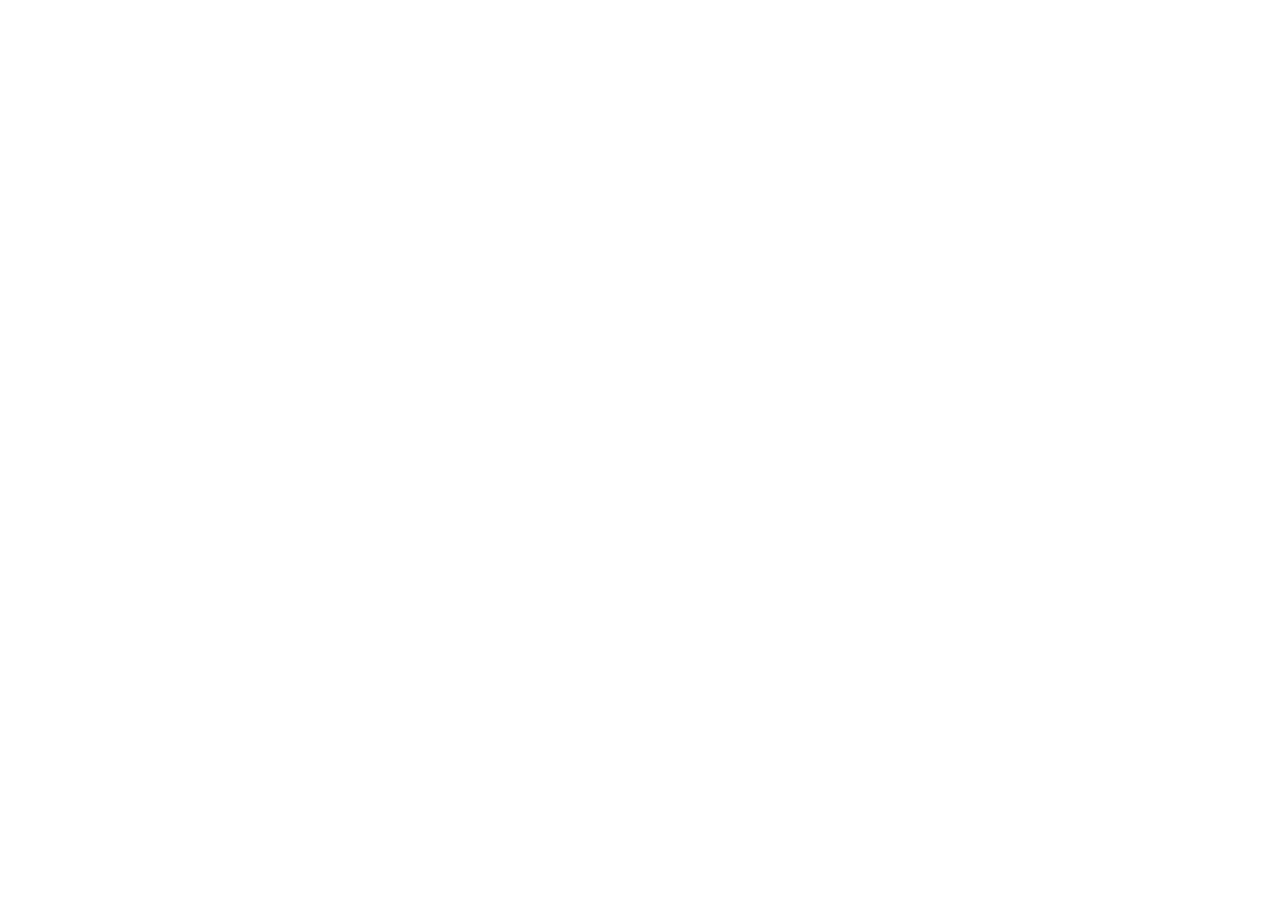
==== index.html @ 20a6a06e "initial commit" ====
<!DOCTYPE html>
<html lang="en">
<head>
    <meta charset="UTF-8">
    <meta name="viewport" content="width=device-width, initial-scale=1.0">
    <title>Frontend Store</title>
    <link rel="stylesheet" href="css/normalize.css">
    <link href="https://fonts.googleapis.com/css2?family=Staatliches&display=swap" rel="stylesheet">
    <link rel="stylesheet" href="css/styles.css">
</head>
<body>
    
</body>
</html>
---- css/styles.css ----
:root {
    --primario: #9C27B0;
    --primarioOscuro: #89119D;
    --secundario: #FFCE00;
    --secundarioOscuro: rgb(233,287,2);
    --blanco: #FFF;
    --negro: #000;

    --fuentePrincipal: "Staatliches", sans-serif;
}
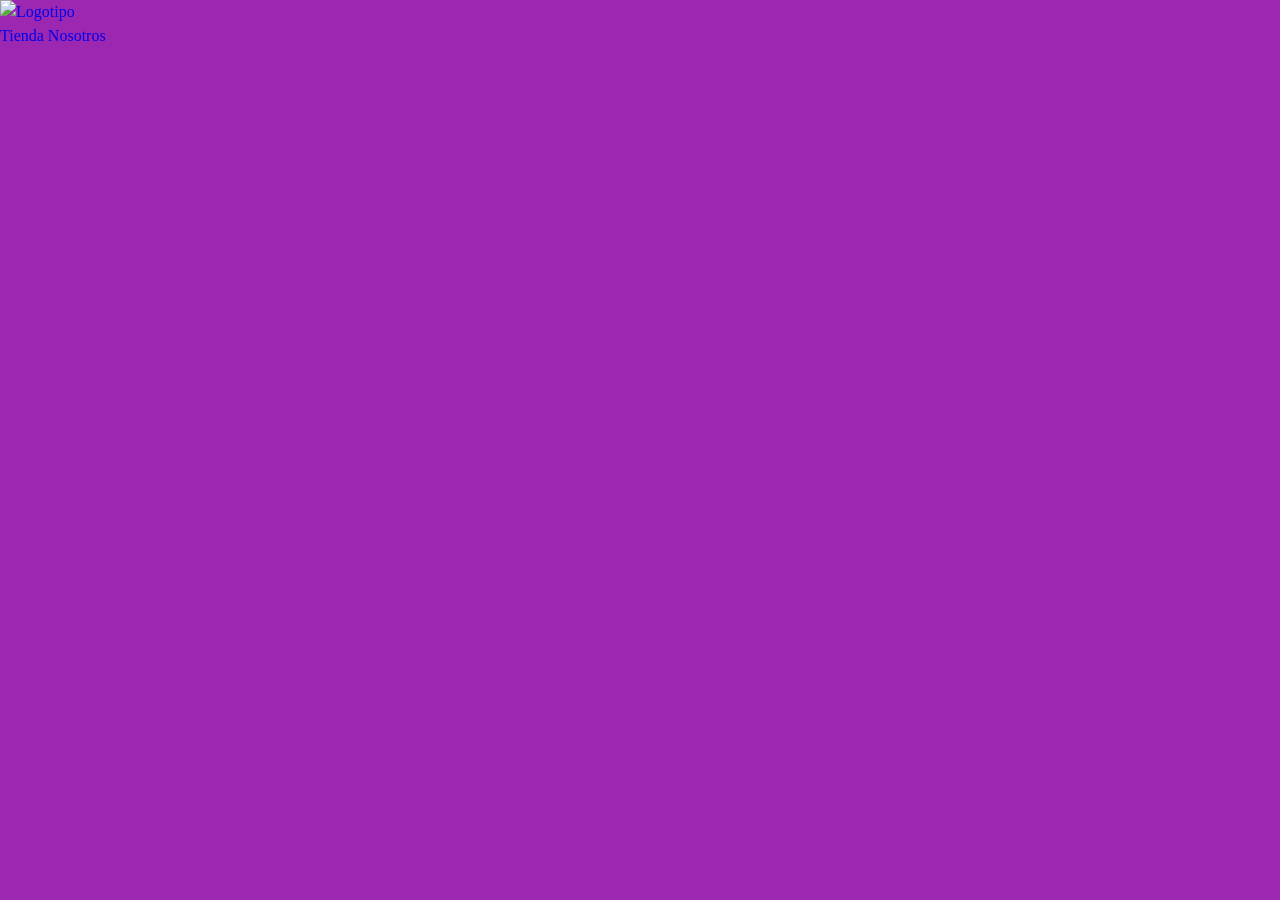
==== commit 4c824fea: "add logo and navigation menu" ====
--- a/index.html
+++ b/index.html
@@ -9,6 +9,15 @@
     <link rel="stylesheet" href="css/styles.css">
 </head>
 <body>
-    
+    <header>
+        <a href="index.html">
+            <img src="img/logo.png" alt="Logotipo ">         
+        </a>
+    </header>
+
+    <nav>
+        <a href="#">Tienda</a>
+        <a href="#">Nosotros</a>
+    </nav>
 </body>
 </html>
--- a/css/styles.css
+++ b/css/styles.css
@@ -7,4 +7,50 @@
     --negro: #000;
 
     --fuentePrincipal: "Staatliches", sans-serif;
+}
+
+/* Globales */
+html {
+    box-sizing: border-box;  
+    font-size: 62.5%;
+}
+*, *:before, *:after {
+  box-sizing: inherit;
+}
+
+body {
+    background-color: var(--primario);
+    font-size: 1.6rem;   /* 1rem = 10px */
+    line-height: 1.5;
+}
+p{
+    font-size: 1.8rem;
+    font-family: Arial, Helvetica, sans-serif;
+    color: var(--blanco);
+}
+a{
+    text-decoration: none;
+}
+img {
+    max-width: 100%;
+}
+
+.contenedor {
+    max-width: 120rem;
+    margin: 0 auto;
+}
+
+h1,h2,h3 {
+    text-align: center;
+    color: var(--secundario);
+    font-family: var(--fuentePrincipal);
+}
+h1 {
+    font-size: 4rem;
+}
+h2 {
+    font-size: 3.2rem;
+}
+h3 {
+    font-size: 2.4rem;
 }
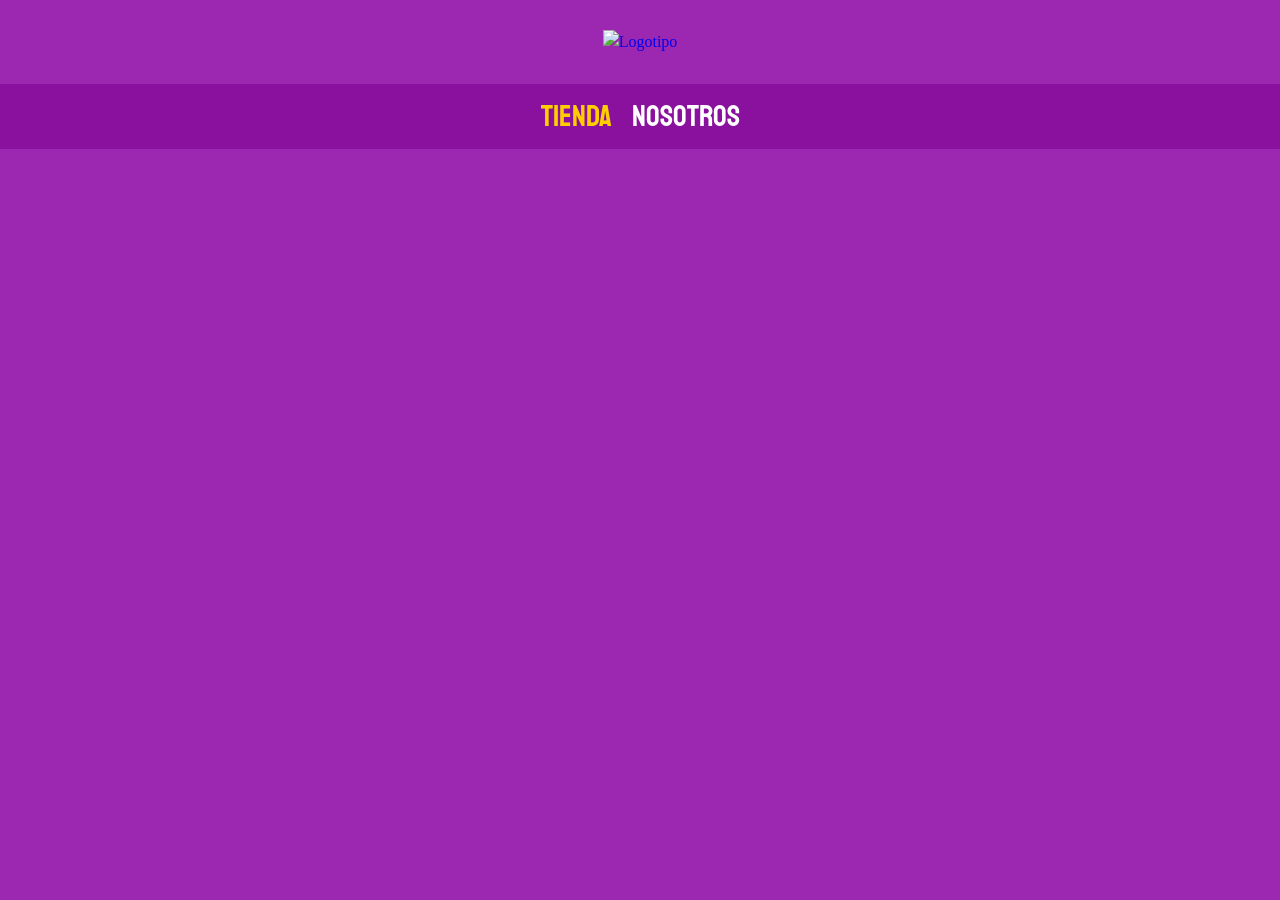
==== commit 4c1ea70e: "style: implement BEM methodology for header and navigation" ====
--- a/index.html
+++ b/index.html
@@ -9,15 +9,15 @@
     <link rel="stylesheet" href="css/styles.css">
 </head>
 <body>
-    <header>
+    <header class="header">
         <a href="index.html">
-            <img src="img/logo.png" alt="Logotipo ">         
+            <img class="header__logo" src="img/logo.png" alt="Logotipo ">         
         </a>
     </header>
 
-    <nav>
-        <a href="#">Tienda</a>
-        <a href="#">Nosotros</a>
+    <nav class="navegacion">
+        <a class="navegacion__enlace navegacion__enlace--activo" href="#">Tienda</a>
+        <a class="navegacion__enlace" href="#">Nosotros</a>
     </nav>
 </body>
 </html>
--- a/css/styles.css
+++ b/css/styles.css
@@ -53,4 +53,33 @@
 }
 h3 {
     font-size: 2.4rem;
-}+}
+
+/* Header */
+.header {
+    display: flex;
+    justify-content: center;
+
+}
+.header__logo {
+    margin: 3rem 0;
+}
+
+/* Navegación */
+.navegacion {
+    background-color: var(--primarioOscuro);
+    padding: 1rem 0;
+    display: flex;
+    justify-content: center;
+    gap: 2rem;
+}
+.navegacion__enlace {
+    font-family: var(--fuentePrincipal);
+    color: var(--blanco);
+    font-size: 3rem;
+}
+.navegacion__enlace--activo,
+.navegacion__enlace:hover{
+    color: var(--secundario);
+}
+
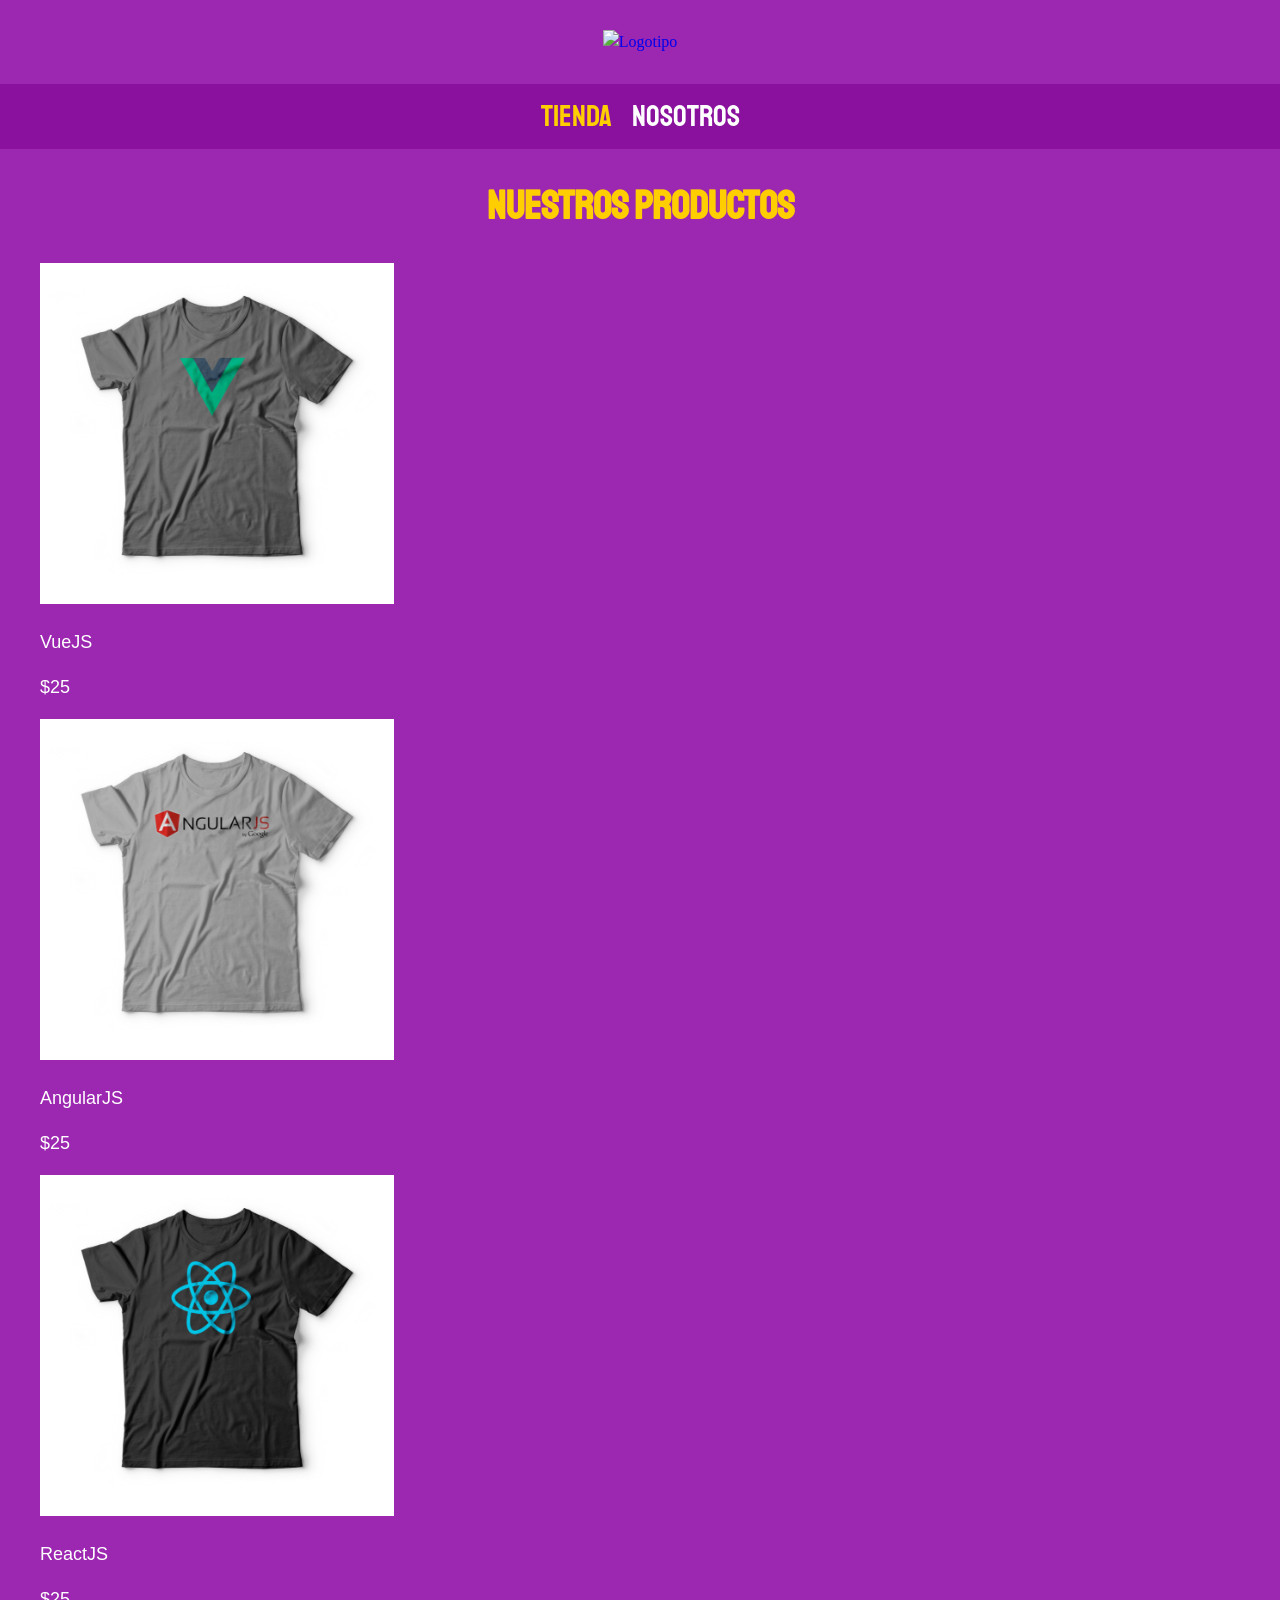
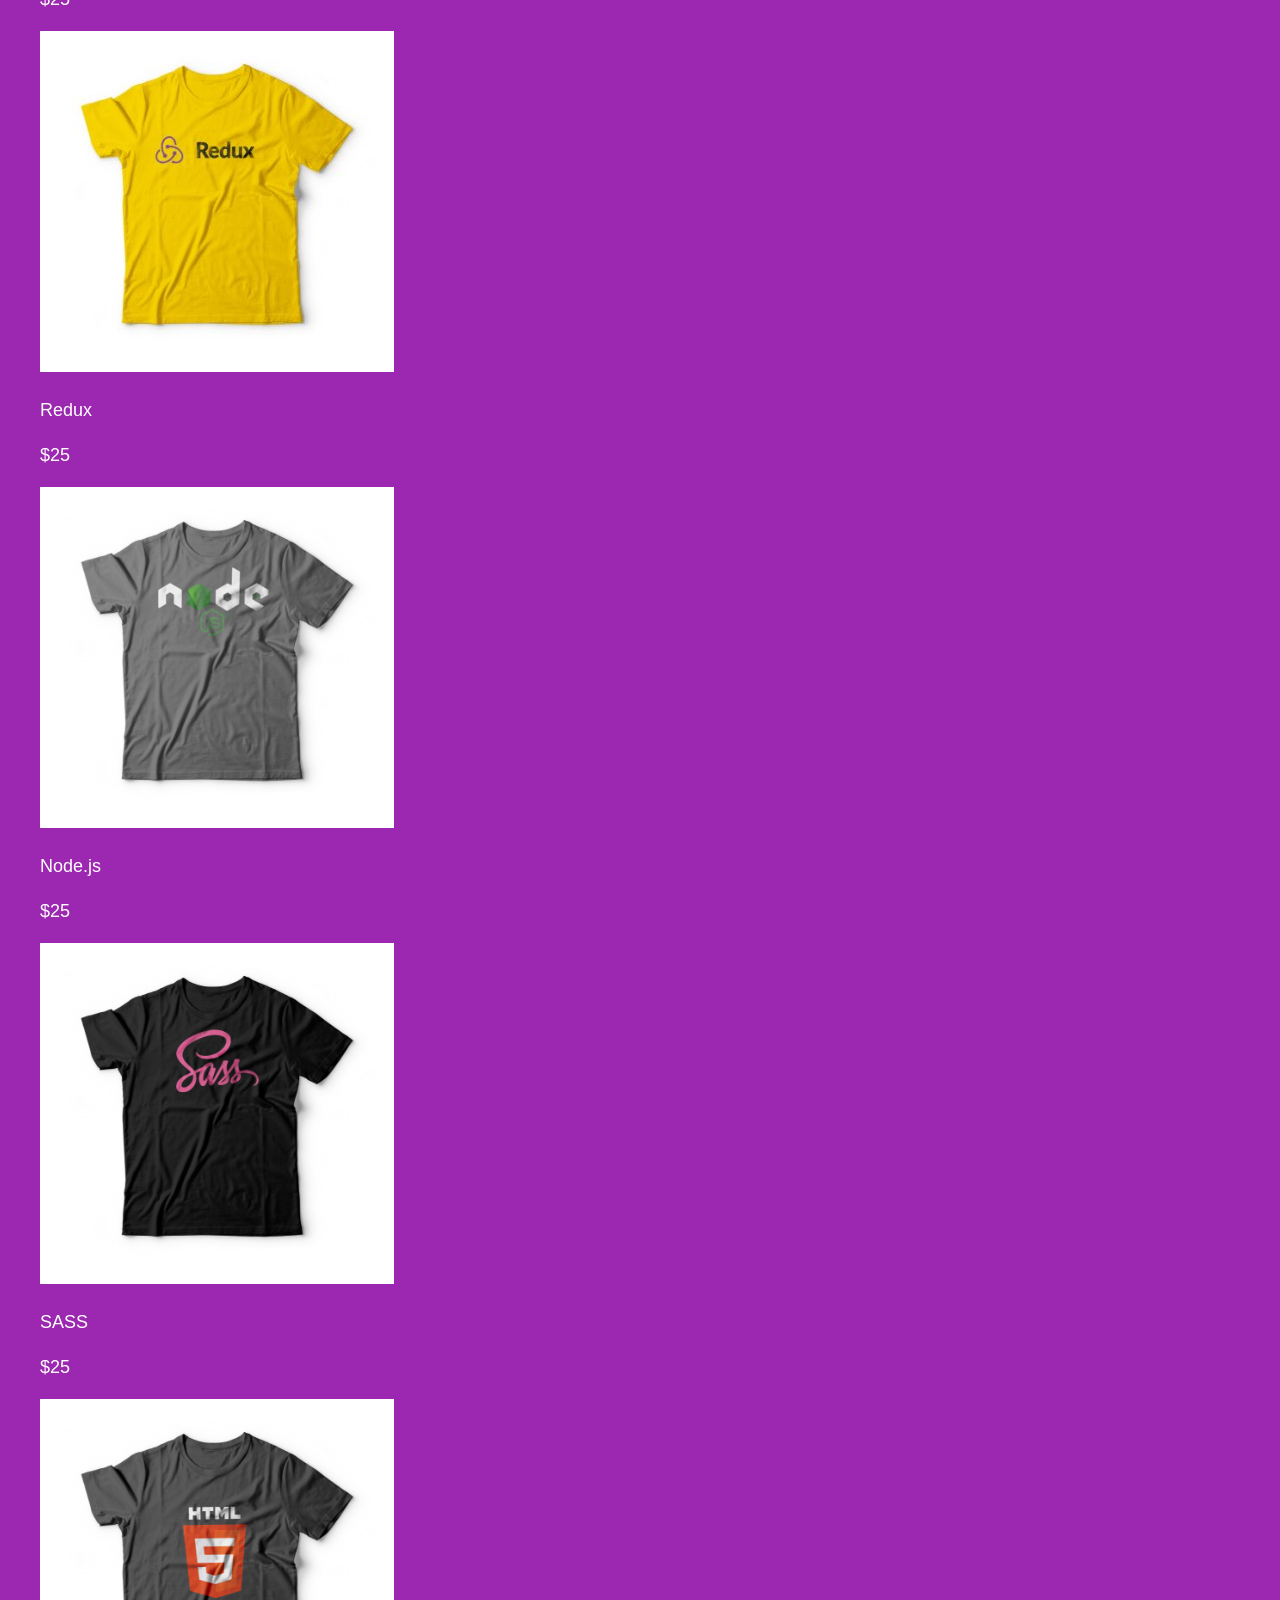
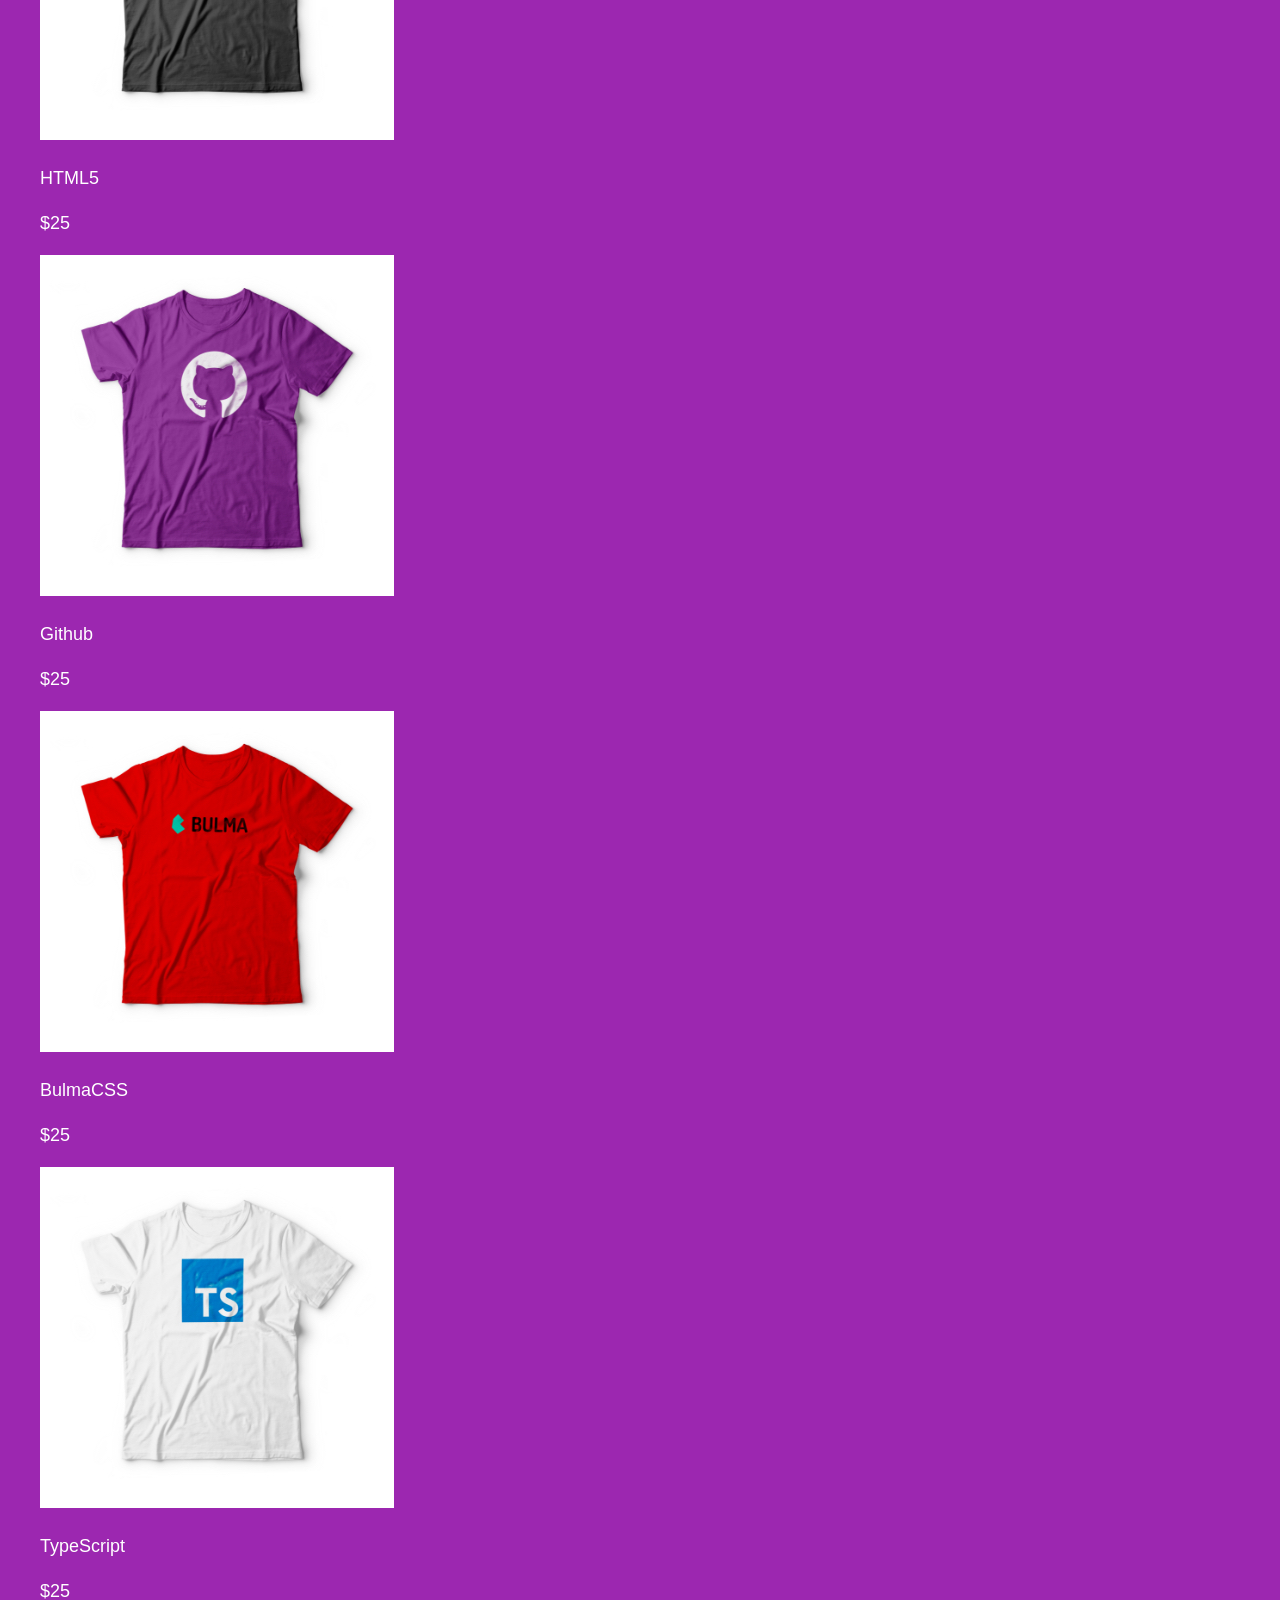
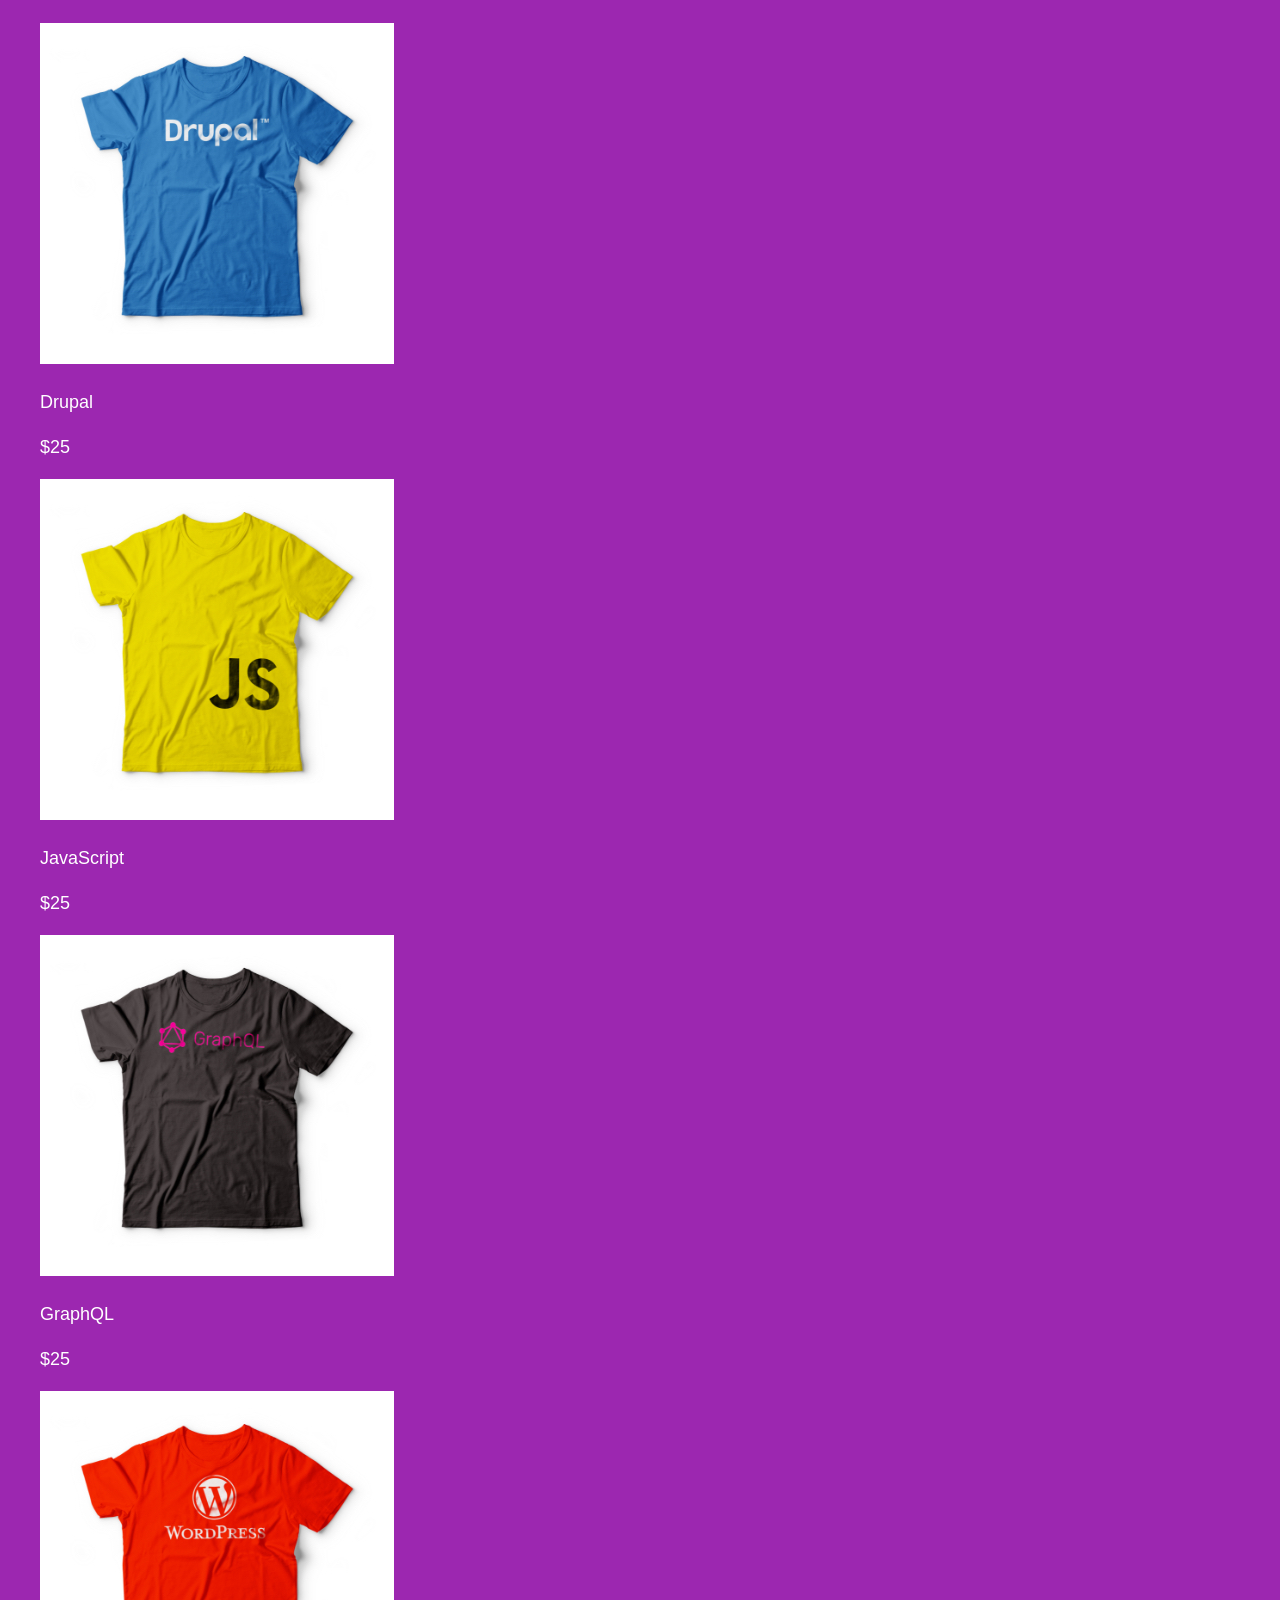
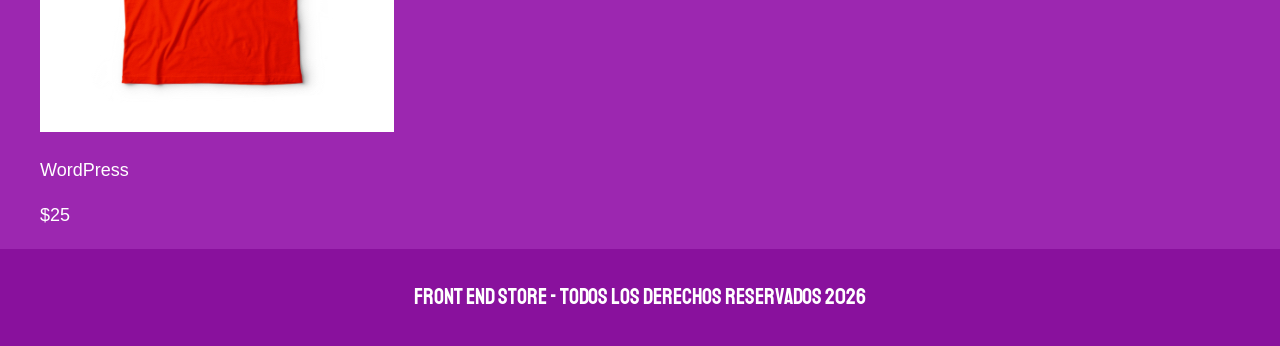
==== commit 86b9f025: "feat: add product catalog structure to homepage" ====
--- a/index.html
+++ b/index.html
@@ -16,8 +16,145 @@
     </header>
 
     <nav class="navegacion">
-        <a class="navegacion__enlace navegacion__enlace--activo" href="#">Tienda</a>
-        <a class="navegacion__enlace" href="#">Nosotros</a>
+        <a class="navegacion__enlace navegacion__enlace--activo" href="index.html">Tienda</a>
+        <a class="navegacion__enlace" href="nosotros.html">Nosotros</a>
     </nav>
+
+    <main class="contenedor">
+        <h1>Nuestros Productos</h1>
+
+        <div class="grid">
+            <div class="producto">
+                <a href="producto.html">
+                    <img class="producto__imagen" src="img/1.jpg" alt="imagen camisa">
+                    <div class="producto__informacion">
+                        <p class="producto__nombre">VueJS</p>
+                        <p class="producto__precio">$25</p>
+                    </div>
+                </a>
+            </div> <!-- .producto -->
+            <div class="producto">
+                <a href="producto.html">
+                    <img class="producto__imagen" src="img/2.jpg" alt="imagen camisa">
+                    <div class="producto__informacion">
+                        <p class="producto__nombre">AngularJS</p>
+                        <p class="producto__precio">$25</p>
+                    </div>
+                </a>
+            </div> <!-- .producto -->
+            <div class="producto">
+                <a href="producto.html">
+                    <img class="producto__imagen" src="img/3.jpg" alt="imagen camisa">
+                    <div class="producto__informacion">
+                        <p class="producto__nombre">ReactJS</p>
+                        <p class="producto__precio">$25</p>
+                    </div>
+                </a>
+            </div> <!-- .producto -->
+            <div class="producto">
+                <a href="producto.html">
+                    <img class="producto__imagen" src="img/4.jpg" alt="imagen camisa">
+                    <div class="producto__informacion">
+                        <p class="producto__nombre">Redux</p>
+                        <p class="producto__precio">$25</p>
+                    </div>
+                </a>
+            </div> <!-- .producto -->
+            <div class="producto">
+                <a href="producto.html">
+                    <img class="producto__imagen" src="img/5.jpg" alt="imagen camisa">
+                    <div class="producto__informacion">
+                        <p class="producto__nombre">Node.js</p>
+                        <p class="producto__precio">$25</p>
+                    </div>
+                </a>
+            </div> <!-- .producto -->
+            <div class="producto">
+                <a href="producto.html">
+                    <img class="producto__imagen" src="img/6.jpg" alt="imagen camisa">
+                    <div class="producto__informacion">
+                        <p class="producto__nombre">SASS</p>
+                        <p class="producto__precio">$25</p>
+                    </div>
+                </a>
+            </div> <!-- .producto -->
+            <div class="producto">
+                <a href="producto.html">
+                    <img class="producto__imagen" src="img/7.jpg" alt="imagen camisa">
+                    <div class="producto__informacion">
+                        <p class="producto__nombre">HTML5</p>
+                        <p class="producto__precio">$25</p>
+                    </div>
+                </a>
+            </div> <!-- .producto -->
+            <div class="producto">
+                <a href="producto.html">
+                    <img class="producto__imagen" src="img/8.jpg" alt="imagen camisa">
+                    <div class="producto__informacion">
+                        <p class="producto__nombre">Github</p>
+                        <p class="producto__precio">$25</p>
+                    </div>
+                </a>
+            </div> <!-- .producto -->
+            <div class="producto">
+                <a href="producto.html">
+                    <img class="producto__imagen" src="img/9.jpg" alt="imagen camisa">
+                    <div class="producto__informacion">
+                        <p class="producto__nombre">BulmaCSS</p>
+                        <p class="producto__precio">$25</p>
+                    </div>
+                </a>
+            </div> <!-- .producto -->
+            <div class="producto">
+                <a href="producto.html">
+                    <img class="producto__imagen" src="img/10.jpg" alt="imagen camisa">
+                    <div class="producto__informacion">
+                        <p class="producto__nombre">TypeScript</p>
+                        <p class="producto__precio">$25</p>
+                    </div>
+                </a>
+            </div> <!-- .producto -->
+            <div class="producto">
+                <a href="producto.html">
+                    <img class="producto__imagen" src="img/11.jpg" alt="imagen camisa">
+                    <div class="producto__informacion">
+                        <p class="producto__nombre">Drupal</p>
+                        <p class="producto__precio">$25</p>
+                    </div>
+                </a>
+            </div> <!-- .producto -->
+            <div class="producto">
+                <a href="producto.html">
+                    <img class="producto__imagen" src="img/12.jpg" alt="imagen camisa">
+                    <div class="producto__informacion">
+                        <p class="producto__nombre">JavaScript</p>
+                        <p class="producto__precio">$25</p>
+                    </div>
+                </a>
+            </div> <!-- .producto -->
+            <div class="producto">
+                <a href="producto.html">
+                    <img class="producto__imagen" src="img/13.jpg" alt="imagen camisa">
+                    <div class="producto__informacion">
+                        <p class="producto__nombre">GraphQL</p>
+                        <p class="producto__precio">$25</p>
+                    </div>
+                </a>
+            </div> <!-- .producto -->
+            <div class="producto">
+                <a href="producto.html">
+                    <img class="producto__imagen" src="img/14.jpg" alt="imagen camisa">
+                    <div class="producto__informacion">
+                        <p class="producto__nombre">WordPress</p>
+                        <p class="producto__precio">$25</p>
+                    </div>
+                </a>
+            </div> <!-- .producto -->
+        </div>
+    </main>
+
+    <footer class="footer">
+        <p class="footer__texto">Front End Store - Todos los derechos Reservados 2026</p>
+    </footer>
 </body>
 </html>
--- a/css/styles.css
+++ b/css/styles.css
@@ -65,13 +65,25 @@
     margin: 3rem 0;
 }
 
+/* Footer */
+.footer {
+    background-color: var(--primarioOscuro);
+    padding: 1rem 0;
+    margin-top: 2rem;
+}
+.footer__texto{
+    font-family: var(--fuentePrincipal);
+    text-align: center;
+    font-size: 2.2rem;
+}
+
 /* Navegación */
 .navegacion {
     background-color: var(--primarioOscuro);
     padding: 1rem 0;
     display: flex;
     justify-content: center;
-    gap: 2rem;
+    gap: 2rem; /* Separación */
 }
 .navegacion__enlace {
     font-family: var(--fuentePrincipal);
@@ -83,3 +95,20 @@
     color: var(--secundario);
 }
 
+
+/* Productos */
+.producto {
+
+}
+.producto__imagen {
+
+}
+.producto__informacion {
+
+}
+.producto__nombre {
+
+}
+.producto__precio {
+    
+}
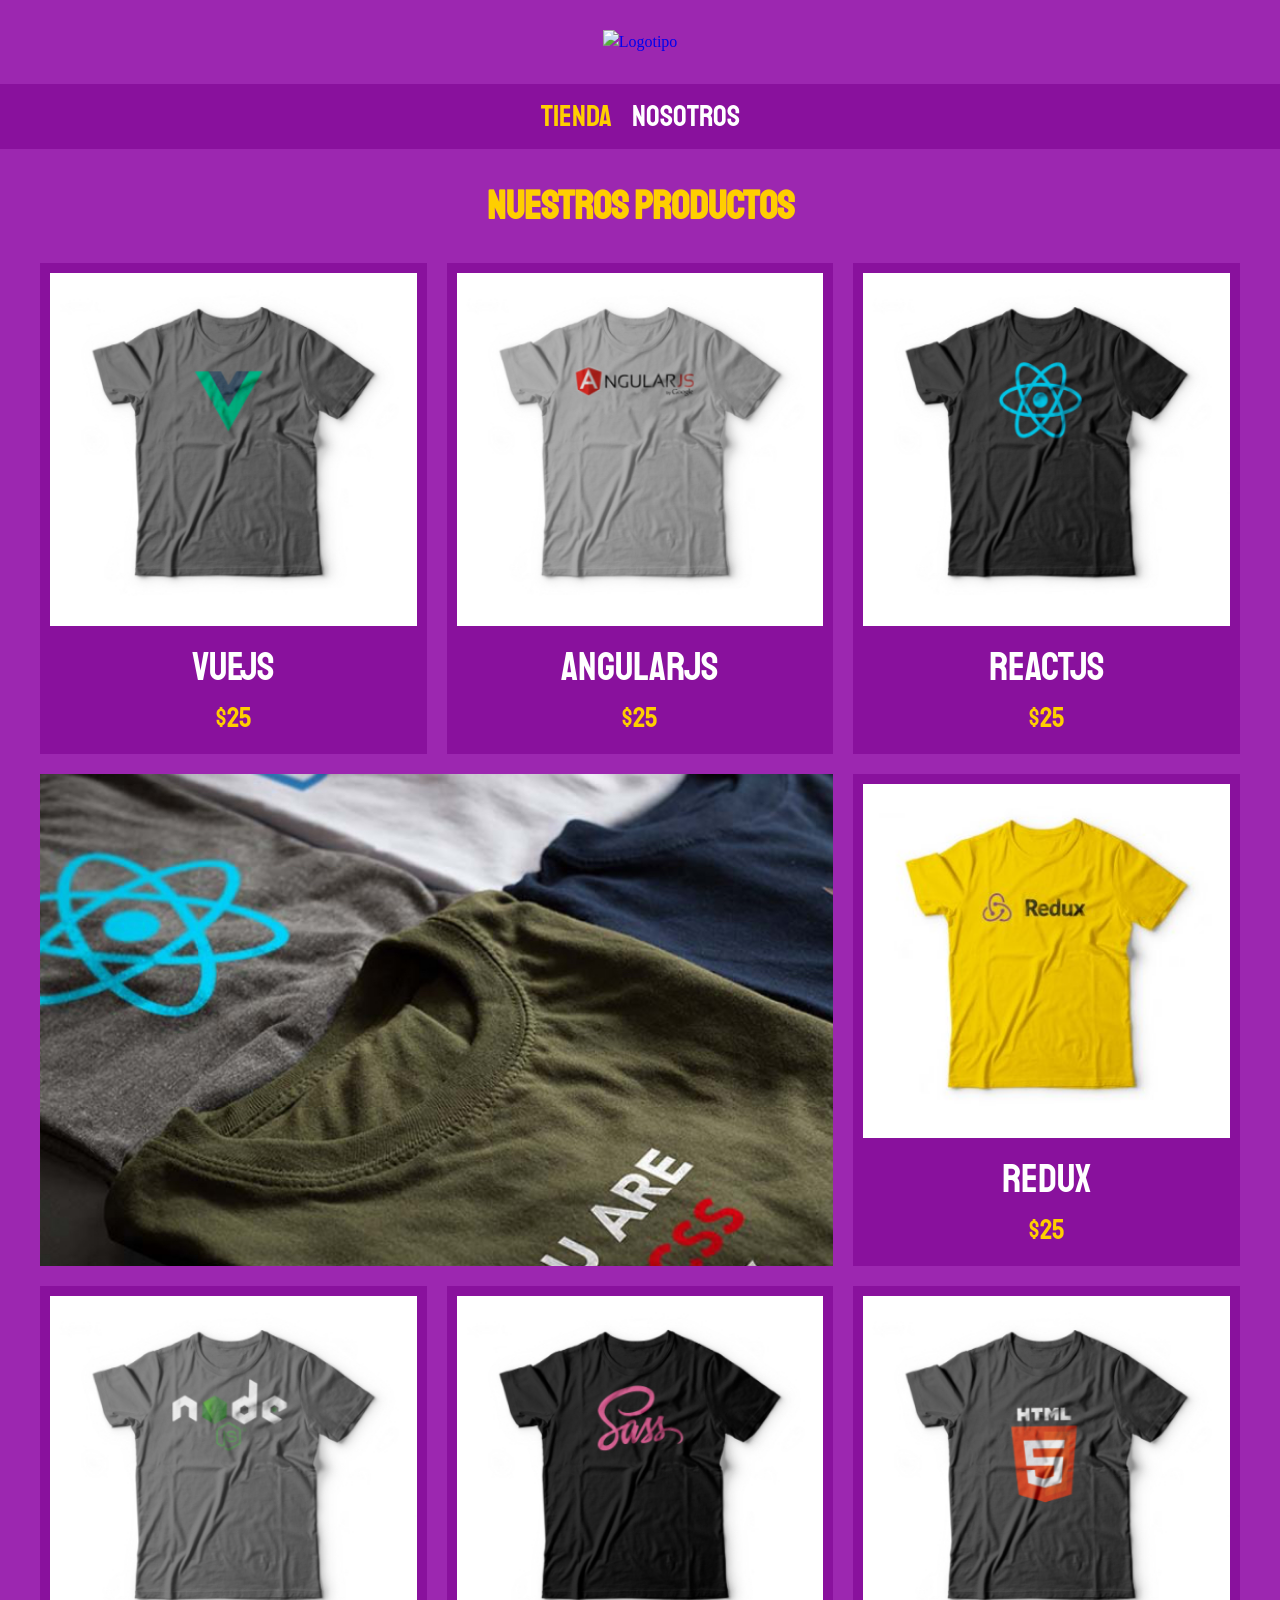
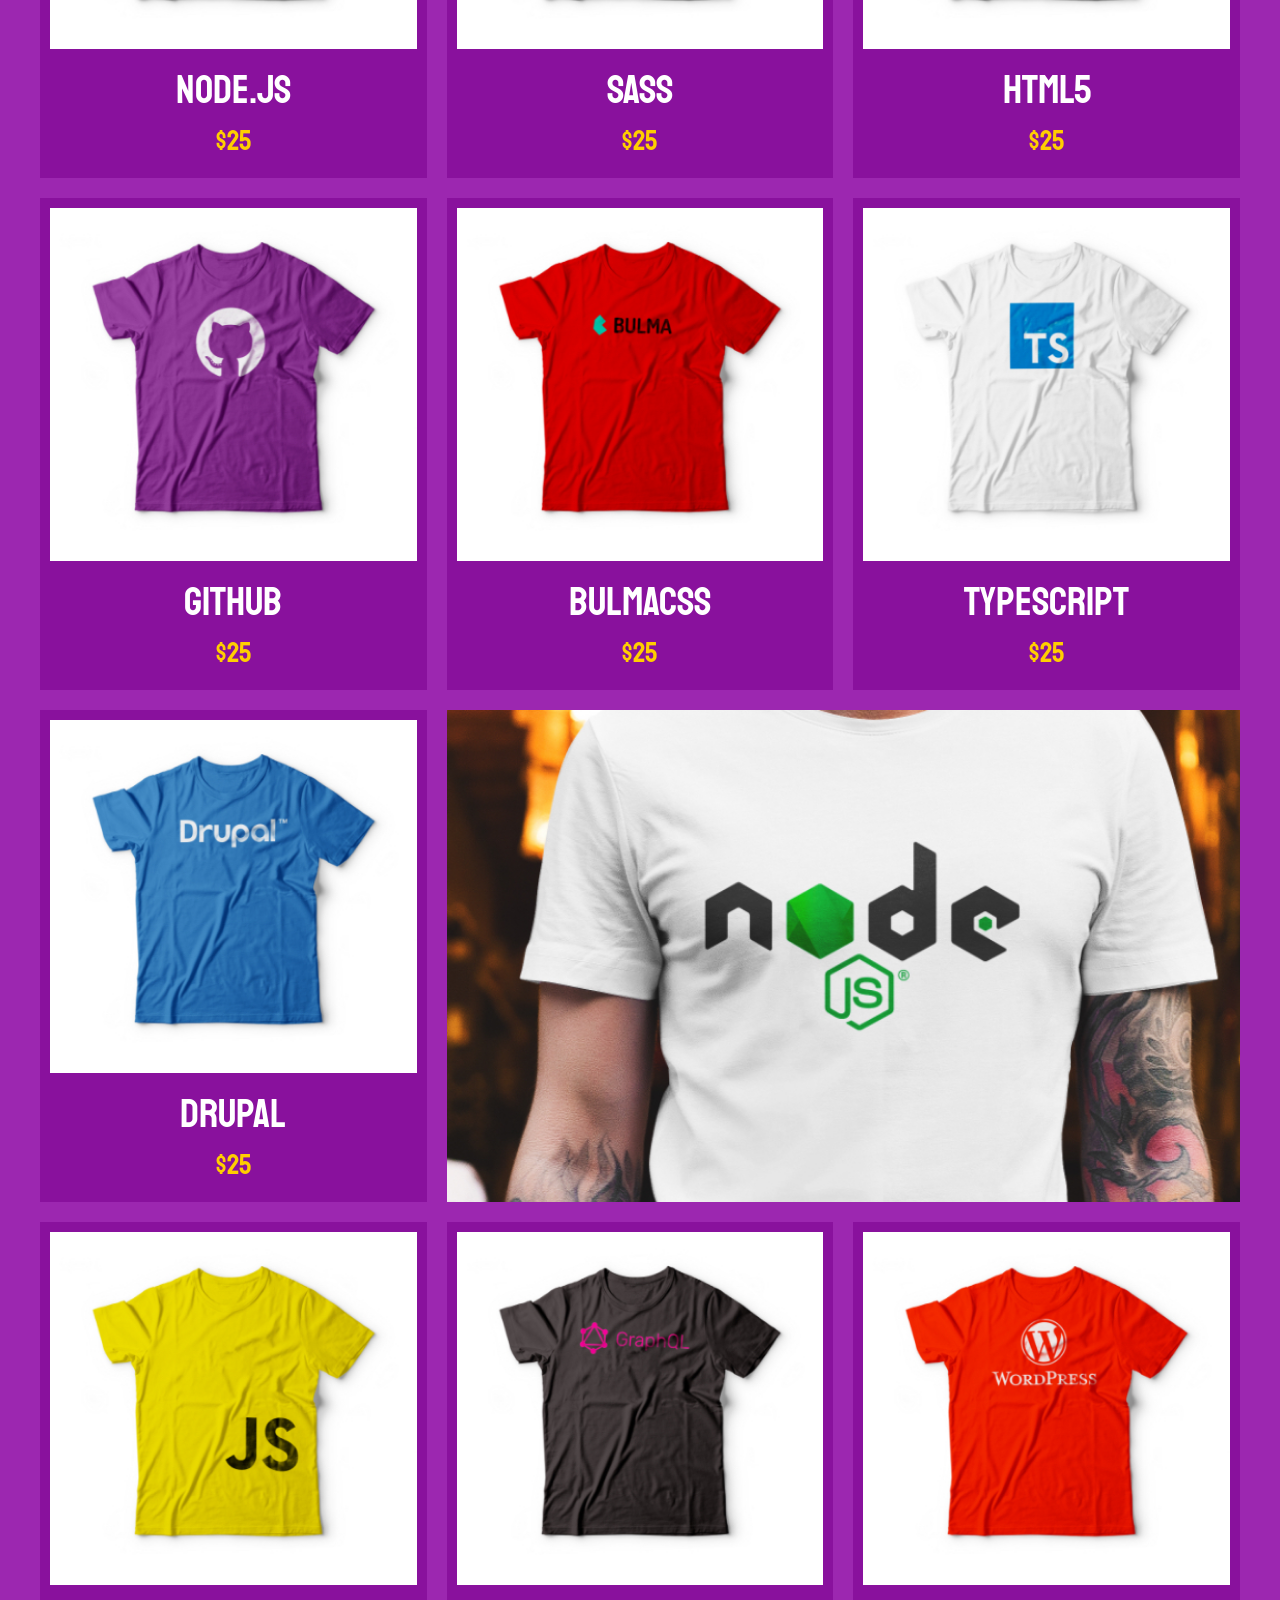
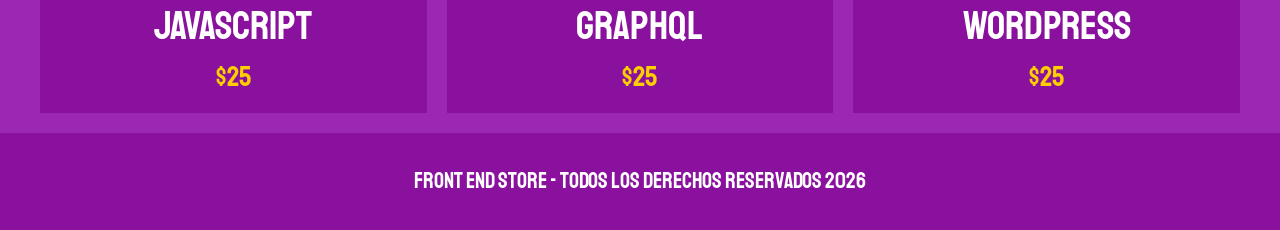
==== commit b6a7fb85: "style: position graphic elements in product grid" ====
--- a/index.html
+++ b/index.html
@@ -150,6 +150,9 @@
                     </div>
                 </a>
             </div> <!-- .producto -->
+            
+            <div class="grafico grafico--camisas"></div>
+            <div class="grafico grafico--node"></div>
         </div>
     </main>
 
--- a/css/styles.css
+++ b/css/styles.css
@@ -95,20 +95,63 @@
     color: var(--secundario);
 }
 
+/* Grid */
+.grid {
+    display: grid;
+    grid-template-columns: repeat(2, 1fr);
+    gap: 2rem;
+}
+@media (min-width: 768px) {
+    .grid {
+        grid-template-columns: repeat(3, 1fr);
+    }
+}
 
 /* Productos */
 .producto {
-
+    background-color: var(--primarioOscuro);
+    padding: 1rem;
 }
 .producto__imagen {
-
+    width: 100%;
 }
 .producto__informacion {
 
 }
 .producto__nombre {
-
+    font-size: 4rem;
 }
 .producto__precio {
-    
-}+    font-size: 2.8rem;
+    color: var(--secundario);
+}
+.producto__nombre,
+.producto__precio {
+    font-family: var(--fuentePrincipal);
+    margin: 1rem 0;
+    text-align: center;
+    line-height: 1.2;
+}
+
+/* Gráficos */
+.grafico {
+    min-height: 30rem;
+    background-repeat: no-repeat;
+    background-size: cover;
+    grid-column: 1 / 3;
+}
+.grafico--camisas {
+    grid-row: 2 / 3;
+    background-image: url(../img/grafico1.jpg);
+}  
+.grafico--node {
+    background-image: url(../img/grafico2.jpg);
+    grid-row: 8 / 9;
+} 
+
+@media (min-width: 768px) {
+    .grafico--node {
+        grid-row: 5 / 6;
+        grid-column: 2 / 4;
+    }   
+}
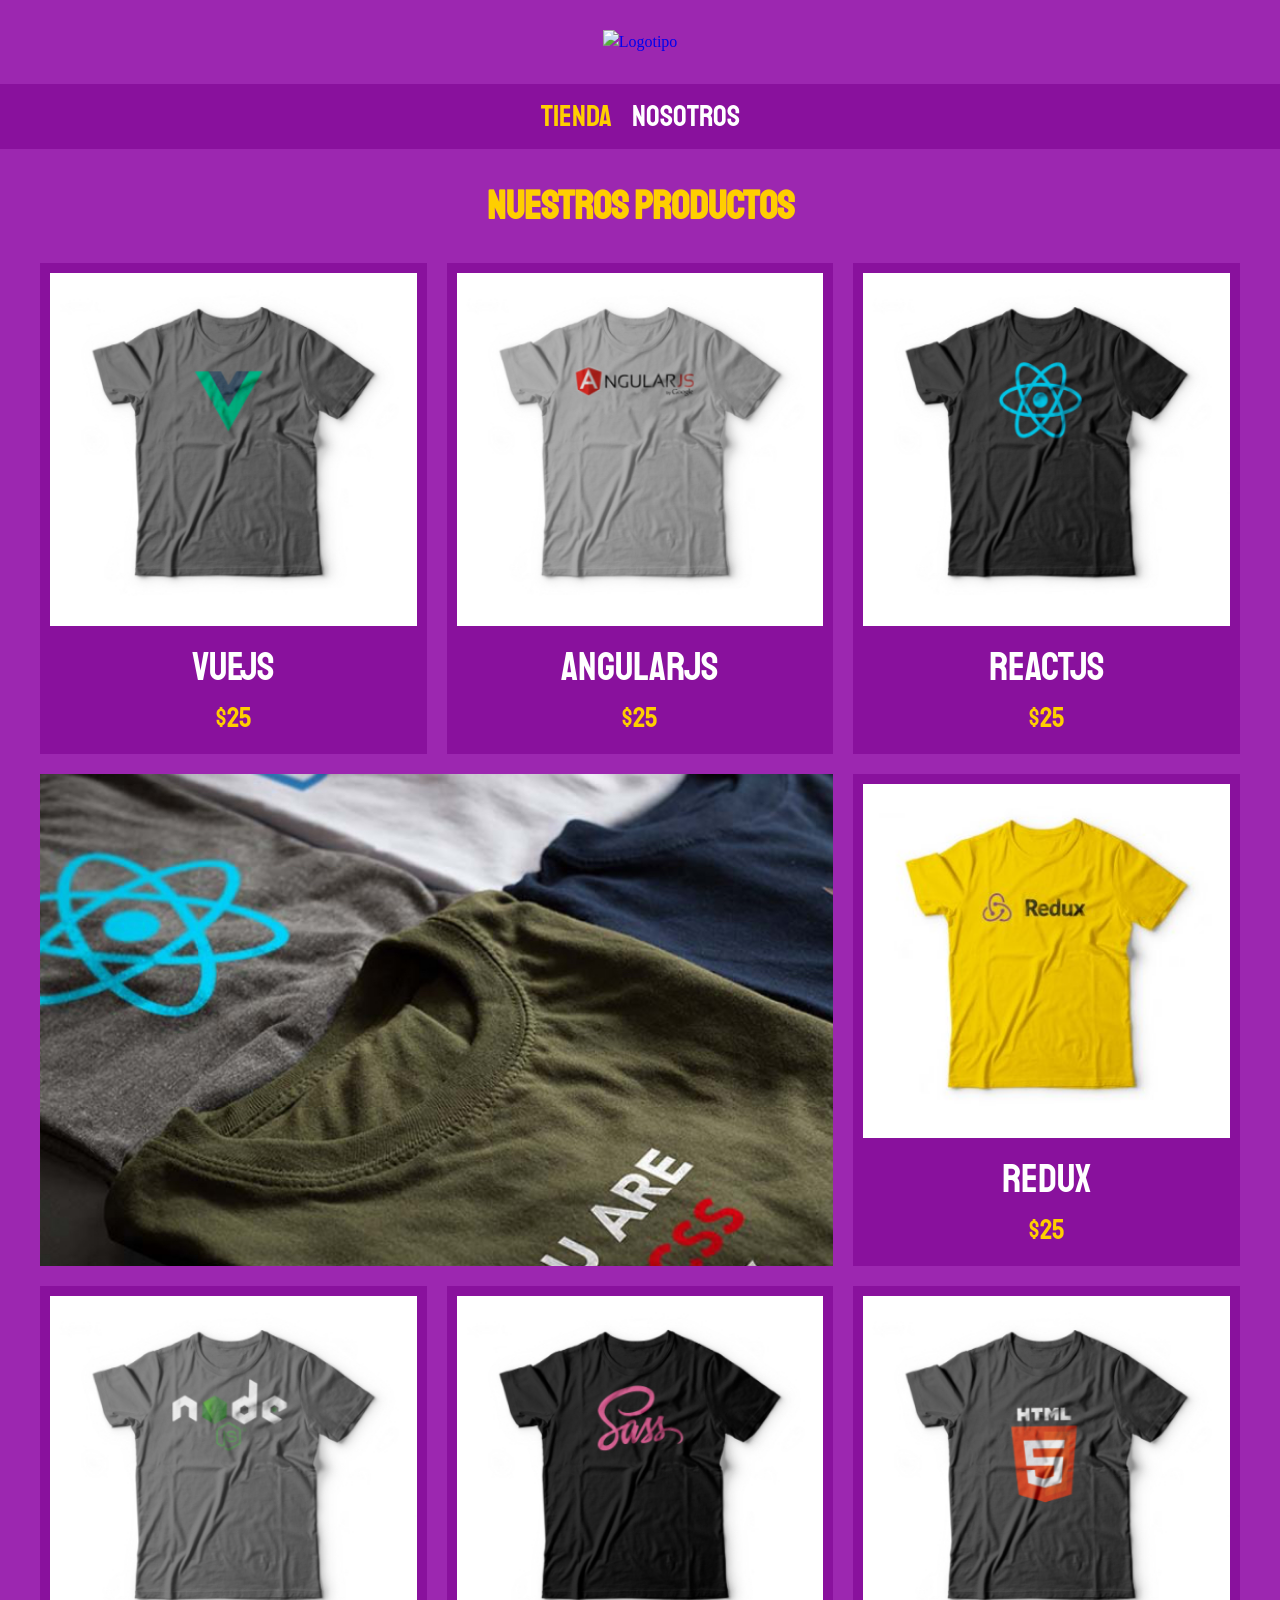
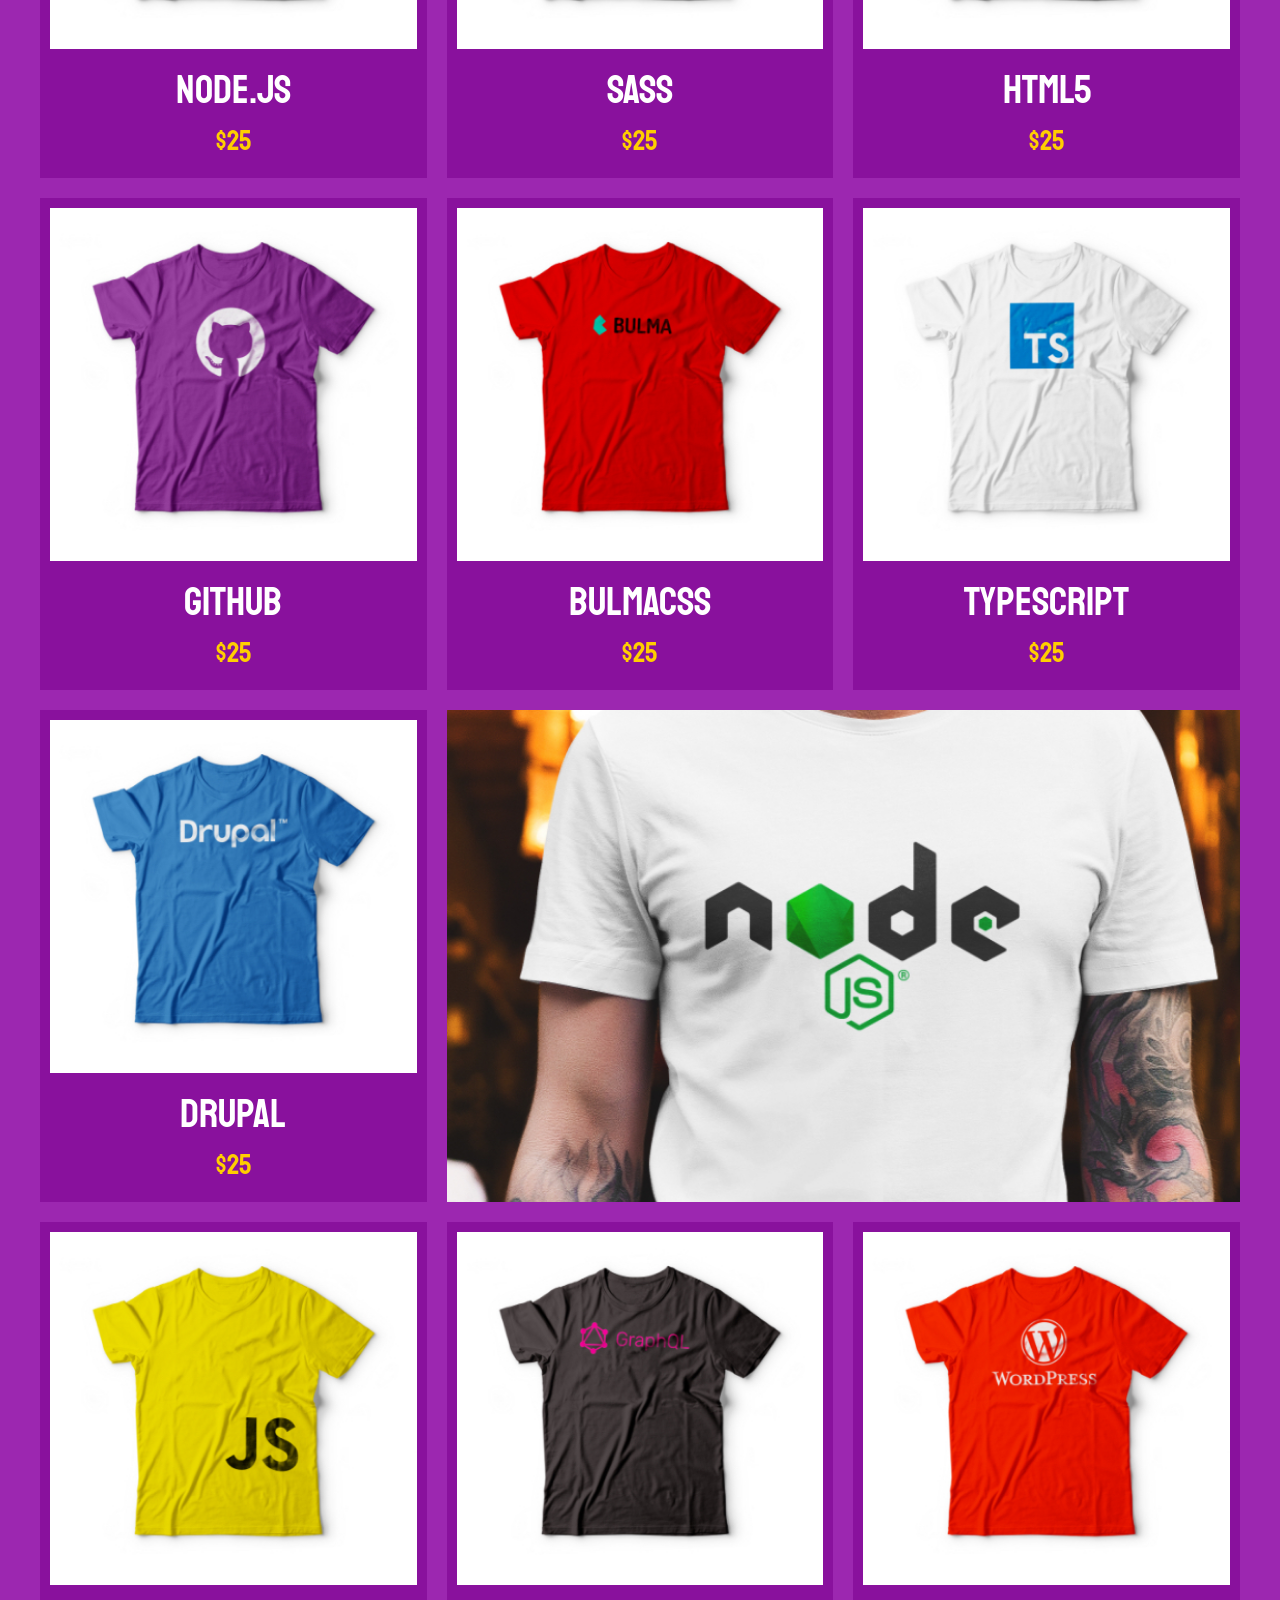
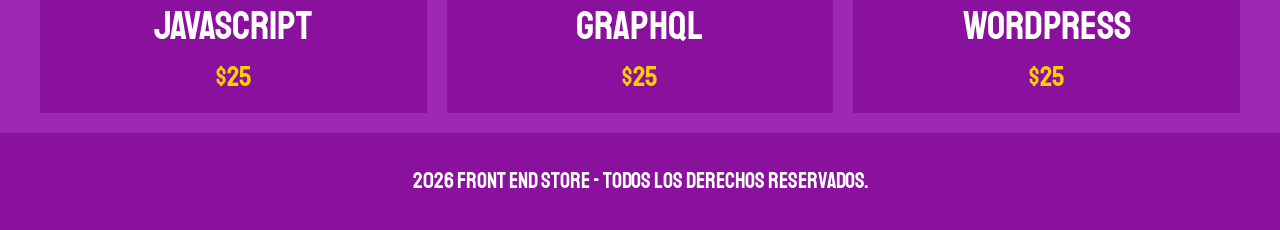
==== commit 13bc7325: "feat: add product detail page and purchase form styles" ====
--- a/index.html
+++ b/index.html
@@ -157,7 +157,7 @@
     </main>
 
     <footer class="footer">
-        <p class="footer__texto">Front End Store - Todos los derechos Reservados 2026</p>
+        <p class="footer__texto">2026 Front End Store - Todos los derechos Reservados.</p>
     </footer>
 </body>
 </html>
--- a/css/styles.css
+++ b/css/styles.css
@@ -2,7 +2,7 @@
     --primario: #9C27B0;
     --primarioOscuro: #89119D;
     --secundario: #FFCE00;
-    --secundarioOscuro: rgb(233,287,2);
+    --secundarioOscuro: rgb(233, 187, 2);
     --blanco: #FFF;
     --negro: #000;
 
@@ -32,7 +32,7 @@
     text-decoration: none;
 }
 img {
-    max-width: 100%;
+    width: 100%;
 }
 
 .contenedor {
@@ -111,12 +111,6 @@
 .producto {
     background-color: var(--primarioOscuro);
     padding: 1rem;
-}
-.producto__imagen {
-    width: 100%;
-}
-.producto__informacion {
-
 }
 .producto__nombre {
     font-size: 4rem;
@@ -155,3 +149,83 @@
         grid-column: 2 / 4;
     }   
 }
+
+/* Nosotros */
+.nosotros {
+    display: grid;
+    grid-template-rows: repeat(2, auto);
+}
+@media (min-width: 768px) {
+    .nosotros{
+        display: grid;
+        grid-template-columns: repeat(2, 1fr);
+        column-gap: 2rem;
+    }    
+}
+.nosotros__imagen {
+    grid-row: 1 / 2;
+}
+@media (min-width: 768px) {
+    .nosotros__imagen {
+        grid-column: 2 / 3;
+    }
+}
+
+/* Bloques */
+.bloques {
+    display: grid;
+    grid-template-columns: repeat(2, 1fr);
+    gap: 2rem;
+}
+@media (min-width: 768px) {
+    .bloques {
+        grid-template-columns: repeat(4, 1fr);
+    }
+}
+.bloque {
+    text-align: center;
+}
+.bloque__titulo {
+    margin: 0;
+}
+
+/* Página del producto */
+@media (min-width: 768px) {
+    .camisa {
+        display: grid;
+        grid-template-columns: repeat(2, 1fr);
+        column-gap: 2rem;
+    }
+}
+
+.formulario {
+    display: grid;
+    grid-template-columns: repeat(2, 1fr);
+    gap: 2rem;
+}
+.formulario__campo {
+    border: 1rem solid var(--primarioOscuro);
+    background-color: transparent;
+    color: var(--blanco);
+    font-size: 2rem;
+    font-family: Arial, Helvetica, sans-serif;
+    padding: 1rem;
+    appearance: none;
+}
+.formulario__campo::placeholder{
+    color: var(--blanco);
+}
+.formulario__submit {
+    background-color: var(--secundario);
+    border: none;
+    font-size: 2rem;
+    font-family: var(--fuentePrincipal);
+    padding: 2rem;
+    transition: background-color .3s ease;
+    grid-column: 1 / 3;
+}
+.formulario__submit:hover {
+    cursor: pointer;
+    background-color: var(--secundarioOscuro);
+}
+
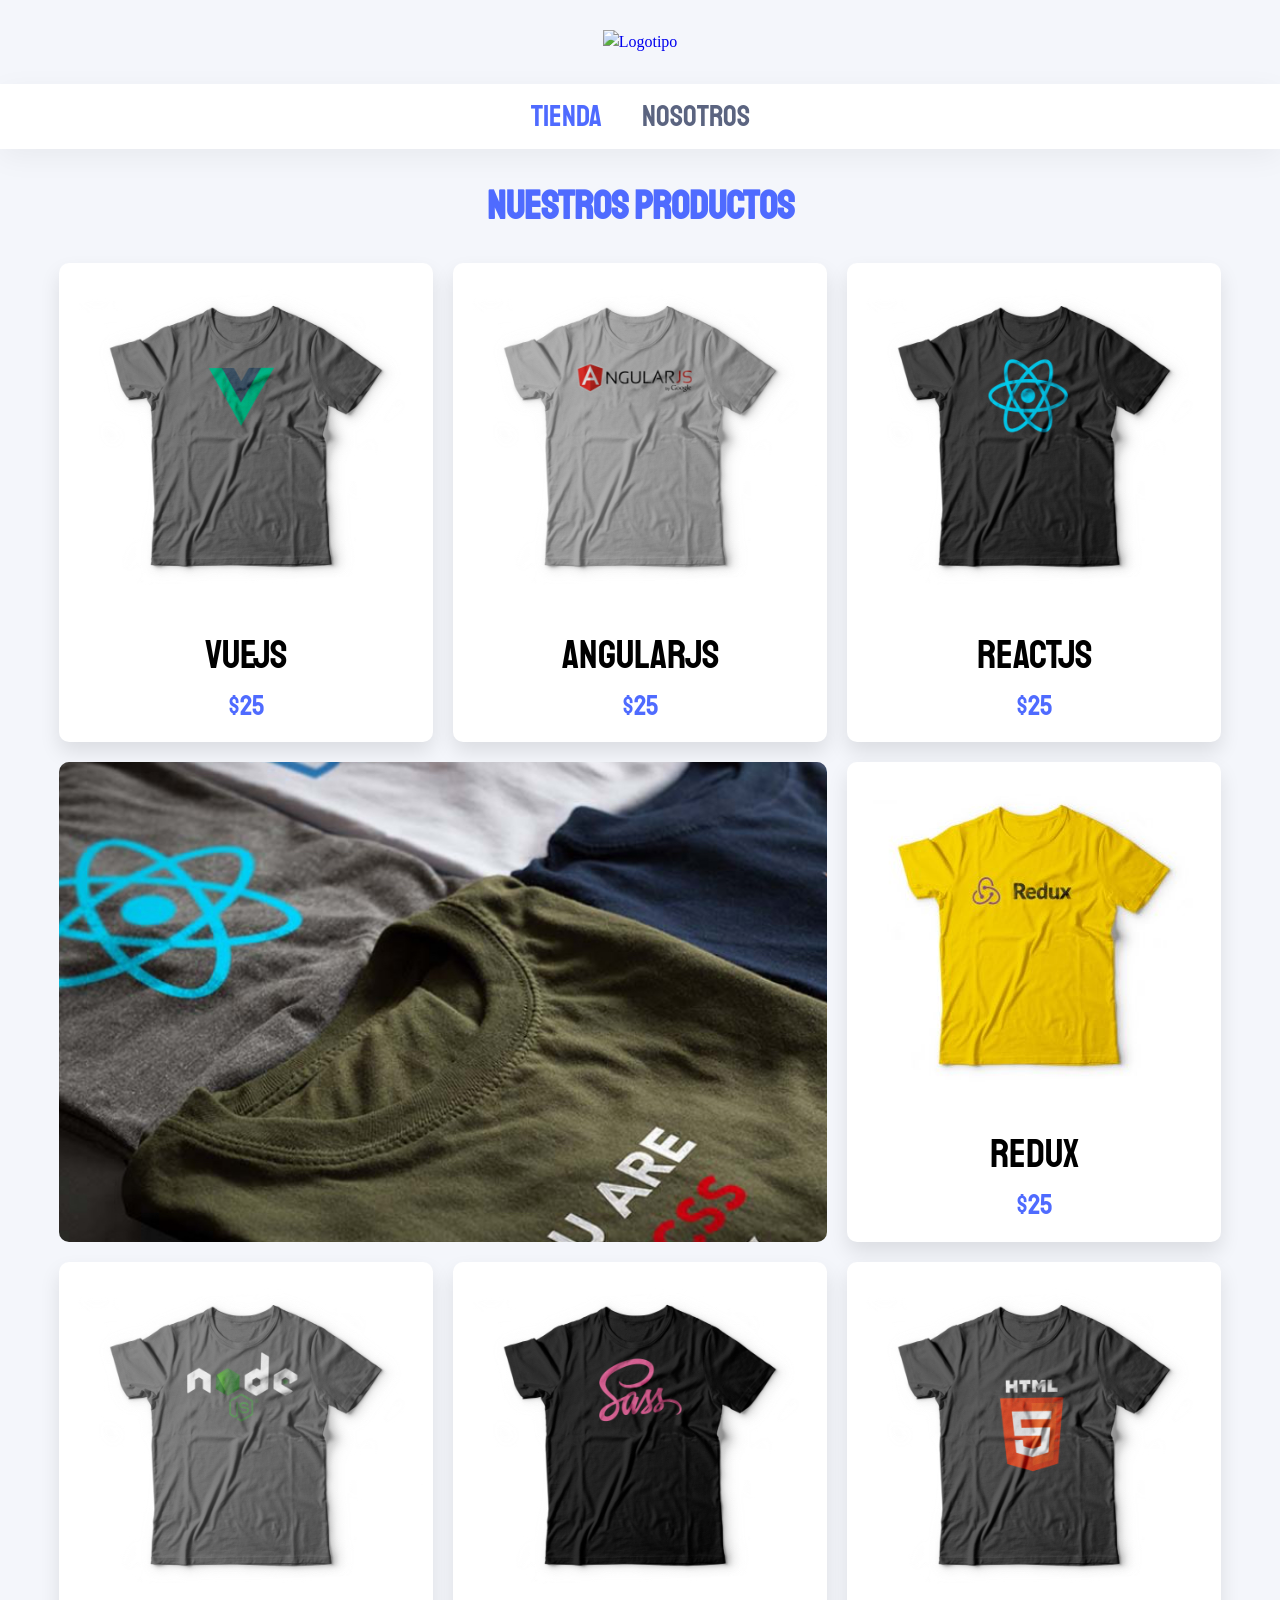
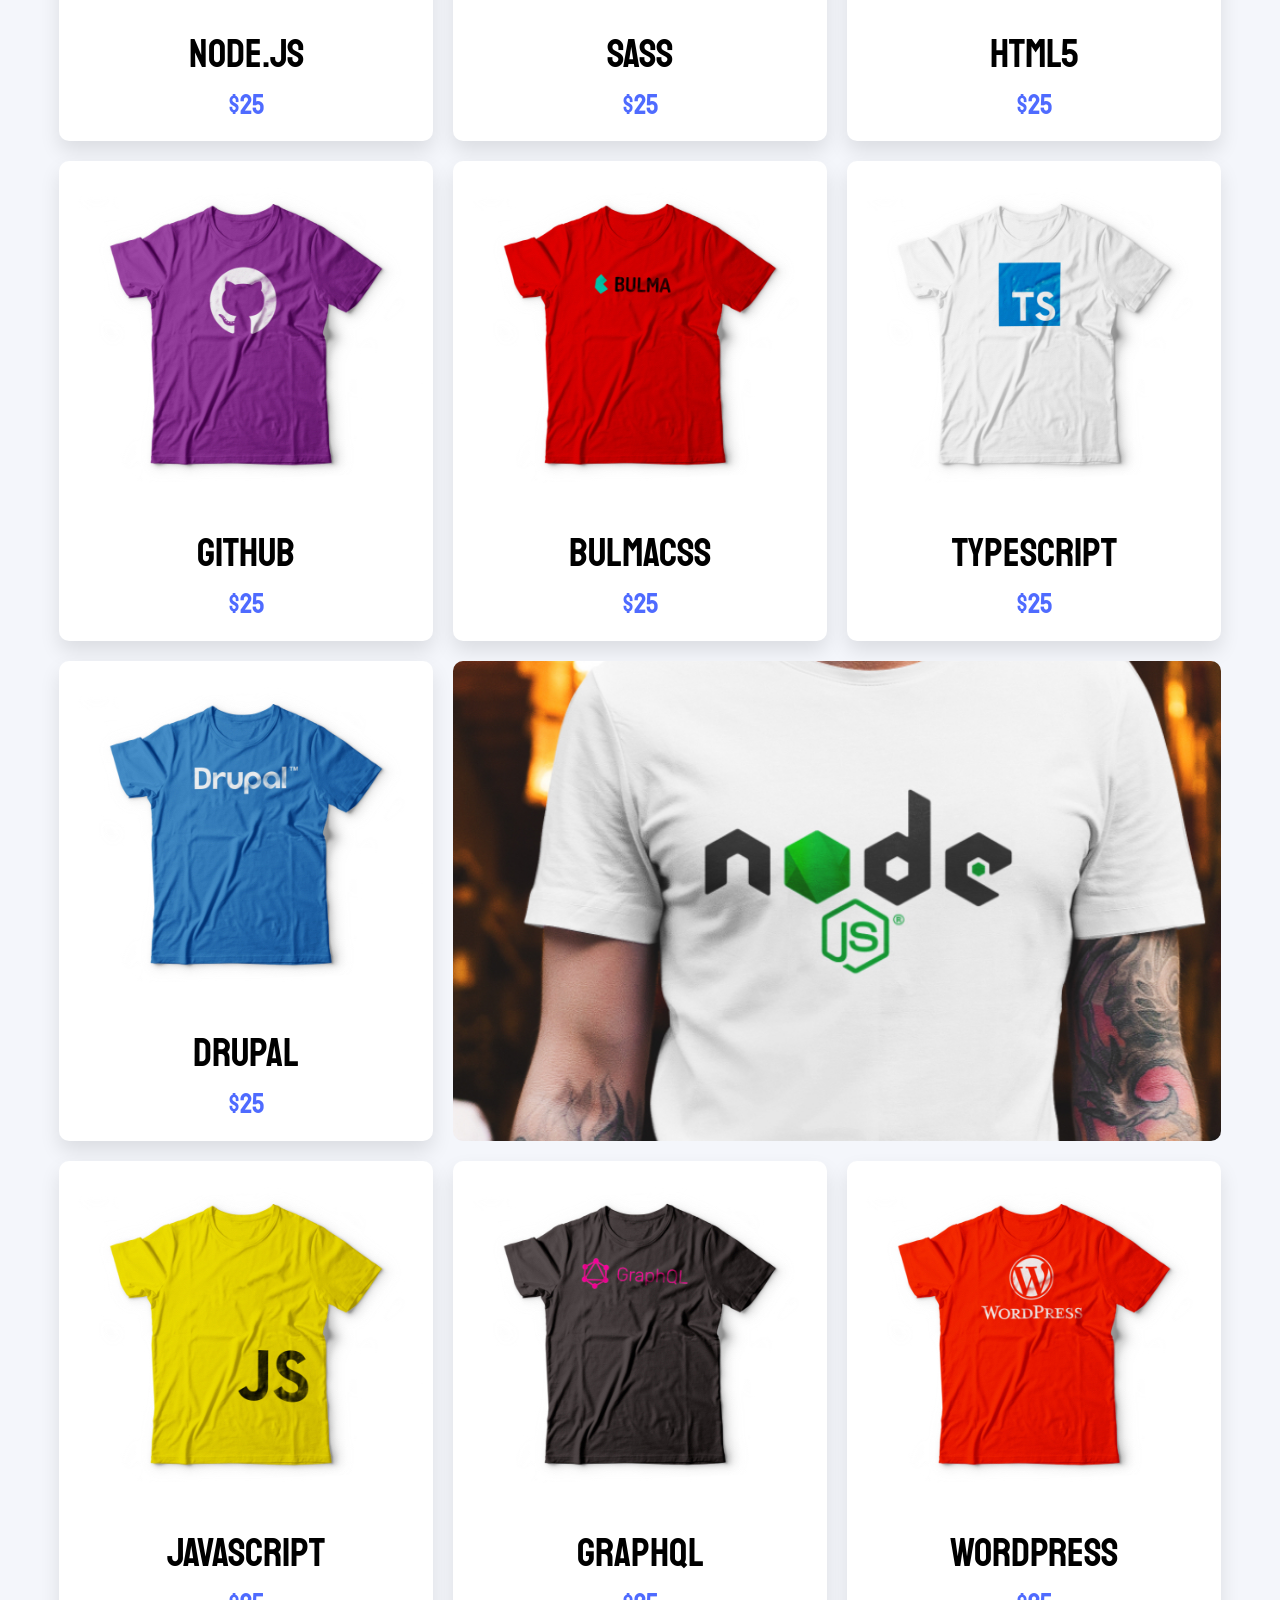
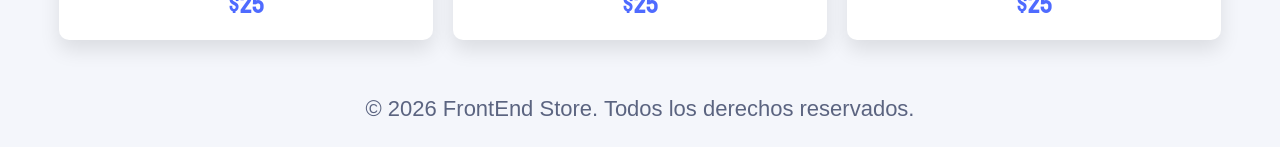
==== commit 80ea7208: "style: refresh website styles and color scheme" ====
--- a/index.html
+++ b/index.html
@@ -157,7 +157,7 @@
     </main>
 
     <footer class="footer">
-        <p class="footer__texto">2026 Front End Store - Todos los derechos Reservados.</p>
+        <p class="footer__texto">&copy; 2026 FrontEnd Store. Todos los derechos reservados.</p>
     </footer>
 </body>
 </html>
--- a/css/styles.css
+++ b/css/styles.css
@@ -1,10 +1,12 @@
 :root {
-    --primario: #9C27B0;
-    --primarioOscuro: #89119D;
-    --secundario: #FFCE00;
-    --secundarioOscuro: rgb(233, 187, 2);
+    --primario: #F4F6FB;
+    --secundario: #4F6BFF;
+    --secundarioClaro: #B1C7FE;
+    --secundarioOscuro: #1E3A8A;
     --blanco: #FFF;
     --negro: #000;
+    --grisTexto: #5B6480;
+    --filtroAzulOscuro: brightness(0) saturate(100%) invert(22%) sepia(61%) saturate(1767%) hue-rotate(217deg) brightness(93%) contrast(95%);
 
     --fuentePrincipal: "Staatliches", sans-serif;
 }
@@ -13,20 +15,29 @@
 html {
     box-sizing: border-box;  
     font-size: 62.5%;
+    height: 100%;
 }
 *, *:before, *:after {
   box-sizing: inherit;
+}
+
+main {
+    flex: 1;
 }
 
 body {
     background-color: var(--primario);
     font-size: 1.6rem;   /* 1rem = 10px */
     line-height: 1.5;
+    
+    min-height: 100vh;
+    display: flex;
+    flex-direction: column;
 }
 p{
     font-size: 1.8rem;
     font-family: Arial, Helvetica, sans-serif;
-    color: var(--blanco);
+    color: var(--negro);
 }
 a{
     text-decoration: none;
@@ -59,35 +70,38 @@
 .header {
     display: flex;
     justify-content: center;
-
 }
 .header__logo {
     margin: 3rem 0;
+    width: 25.8rem;
+    height: 9.6rem;
 }
 
 /* Footer */
 .footer {
-    background-color: var(--primarioOscuro);
-    padding: 1rem 0;
-    margin-top: 2rem;
+    background-color: transparent;
+    margin-top: 3rem;
 }
 .footer__texto{
-    font-family: var(--fuentePrincipal);
     text-align: center;
     font-size: 2.2rem;
+    color: var(--grisTexto);
 }
 
 /* Navegación */
 .navegacion {
-    background-color: var(--primarioOscuro);
+    background-color: var(--blanco);
+    
     padding: 1rem 0;
     display: flex;
     justify-content: center;
-    gap: 2rem; /* Separación */
+    gap: 4rem; /* Separación */
+
+    box-shadow: 0 8px 30px rgba(0,0,0,.05);
 }
 .navegacion__enlace {
     font-family: var(--fuentePrincipal);
-    color: var(--blanco);
+    color: var(--grisTexto);
     font-size: 3rem;
 }
 .navegacion__enlace--activo,
@@ -109,8 +123,10 @@
 
 /* Productos */
 .producto {
-    background-color: var(--primarioOscuro);
+    background-color: var(--blanco);
     padding: 1rem;
+    border-radius: 1rem;
+    box-shadow: 0 10px 20px rgba(0, 0, 0, .1);
 }
 .producto__nombre {
     font-size: 4rem;
@@ -133,6 +149,7 @@
     background-repeat: no-repeat;
     background-size: cover;
     grid-column: 1 / 3;
+    border-radius: 1rem;
 }
 .grafico--camisas {
     grid-row: 2 / 3;
@@ -155,17 +172,18 @@
     display: grid;
     grid-template-rows: repeat(2, auto);
 }
-@media (min-width: 768px) {
+@media (min-width: 1024px) {
     .nosotros{
         display: grid;
         grid-template-columns: repeat(2, 1fr);
-        column-gap: 2rem;
+        column-gap: 4rem;
+        align-items: center;
     }    
 }
 .nosotros__imagen {
     grid-row: 1 / 2;
 }
-@media (min-width: 768px) {
+@media (min-width: 1024px) {
     .nosotros__imagen {
         grid-column: 2 / 3;
     }
@@ -184,6 +202,9 @@
 }
 .bloque {
     text-align: center;
+}
+.bloque__imagen {
+    filter: var(--filtroAzulOscuro);
 }
 .bloque__titulo {
     margin: 0;
@@ -198,25 +219,32 @@
     }
 }
 
+.camisa__imagen {
+    border-radius: 1rem;
+    box-shadow: 0 10px 20px rgba(177, 199, 254, .6);
+}
+
 .formulario {
     display: grid;
     grid-template-columns: repeat(2, 1fr);
     gap: 2rem;
 }
 .formulario__campo {
-    border: 1rem solid var(--primarioOscuro);
+    border: 1rem solid var(--secundarioClaro);
     background-color: transparent;
-    color: var(--blanco);
+    color: var(--negro);
     font-size: 2rem;
     font-family: Arial, Helvetica, sans-serif;
     padding: 1rem;
     appearance: none;
+    outline: none;
 }
 .formulario__campo::placeholder{
-    color: var(--blanco);
+    color: var(--negro);
 }
 .formulario__submit {
     background-color: var(--secundario);
+    color: var(--blanco);
     border: none;
     font-size: 2rem;
     font-family: var(--fuentePrincipal);
